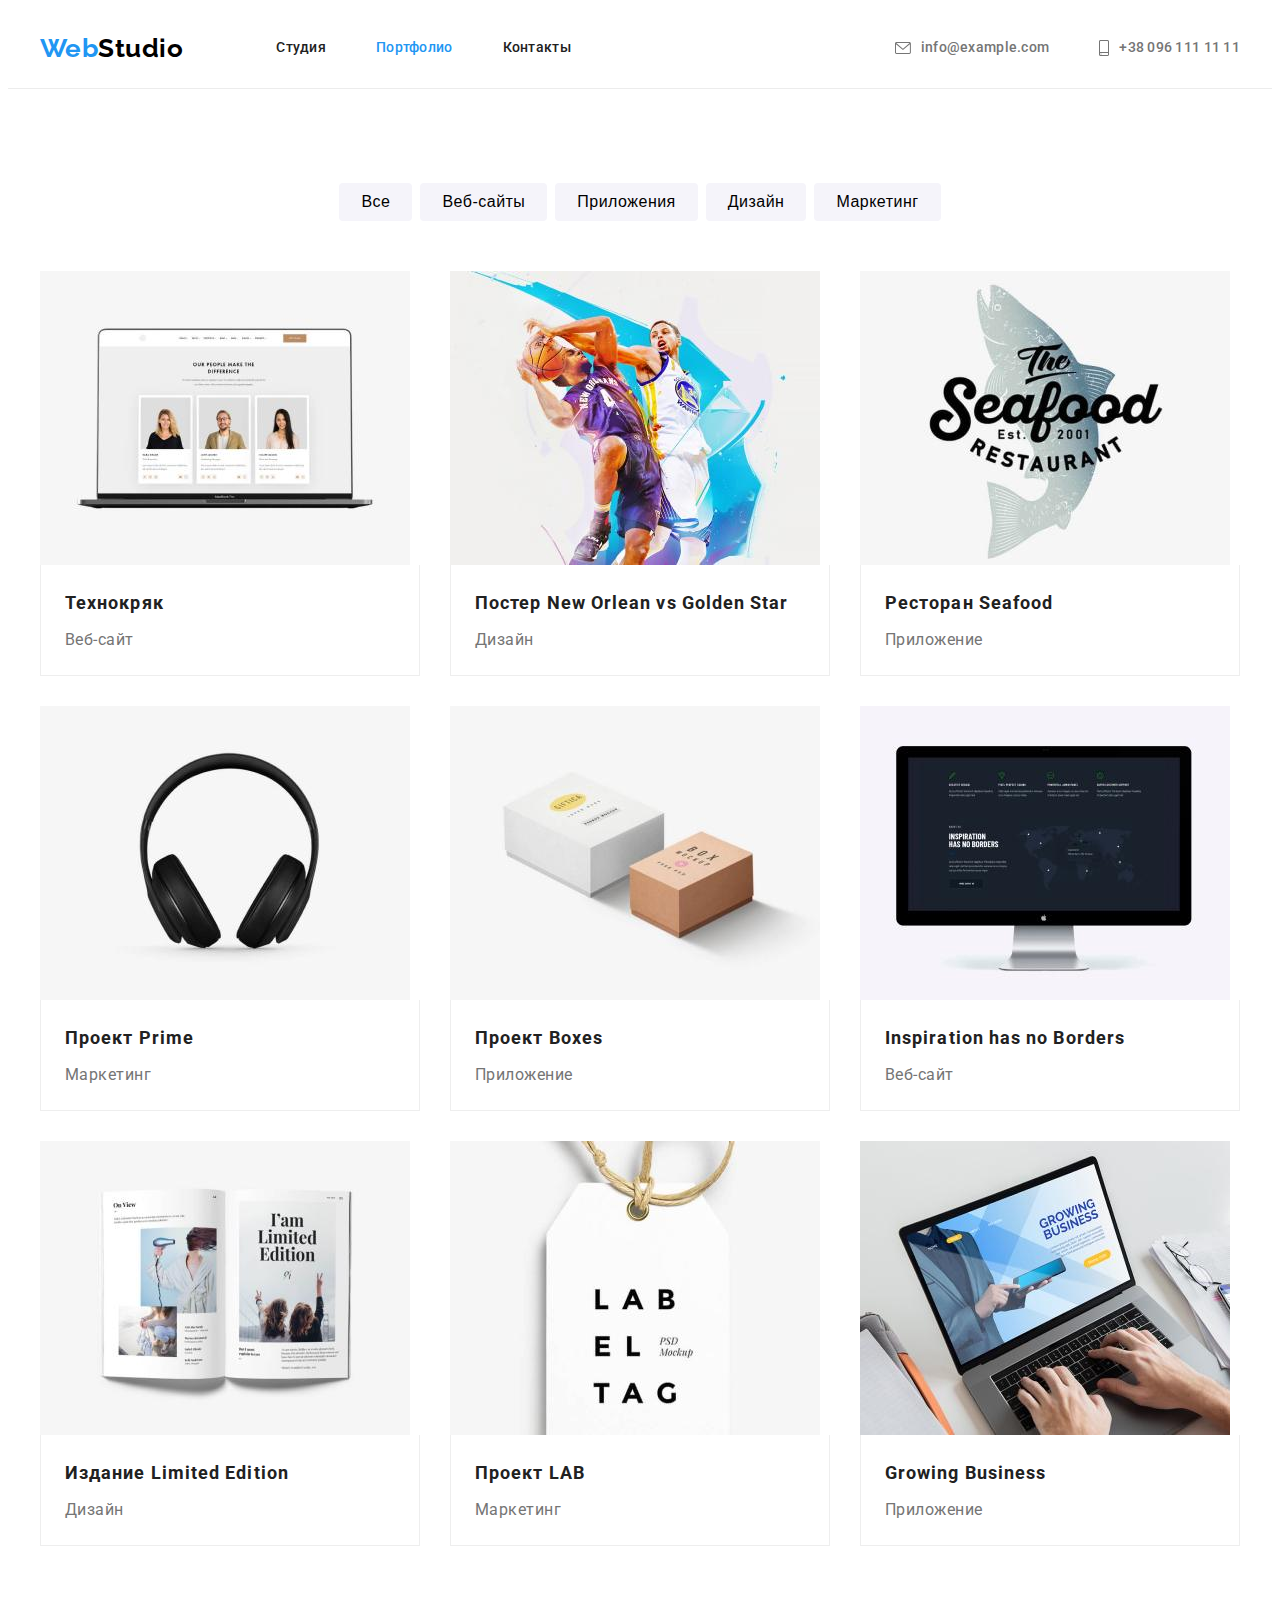
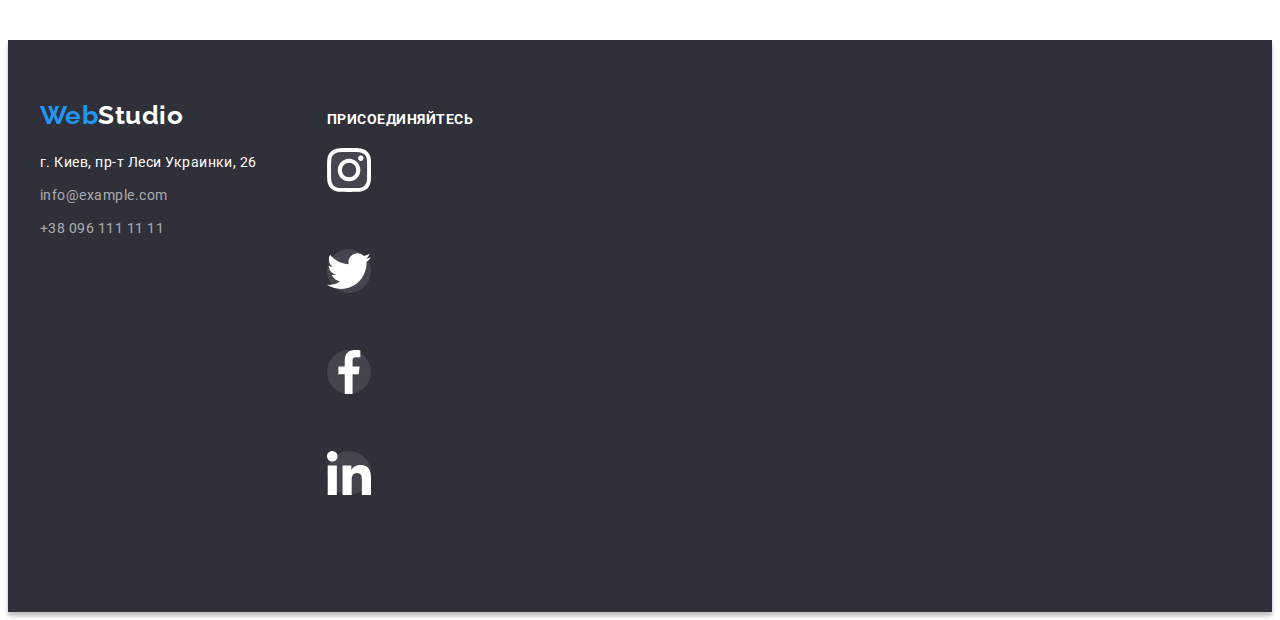
==== portfolio.html @ 48c94415 "перенес файлы с ДЗ№4" ====
<!DOCTYPE html>
<html lang="ru">
  <head>
    <meta charset="UTF-8" />
    <meta http-equiv="X-UA-Compatible" content="IE=edge" />
    <meta name="viewport" content="width=device-width, initial-scale=1.0" />
    <title>Вебстудия</title>
    <link rel="preconnect" href="https://fonts.gstatic.com" />
    <link
      href="https://fonts.googleapis.com/css2?family=Raleway:wght@700&family=Roboto:wght@400;500;700;900&display=swap"
      rel="stylesheet"
    />
    <link
      rel="stylesheet"
      href="https://cdnjs.cloudflare.com/ajax/libs/modern-normalize/1.0.0/modern-normalize.min.css"
      integrity="sha512-ISS7cAi1PEhQ8jnbJpJZMd29NlhNj4AWYyLOSp2CE/CsHxTCu+r+t0D2yoJudVrd0/8fTVPUVDzY5Tvli75u/g=="
      crossorigin="anonymous"
    />
    <link rel="stylesheet" href="./css/styles.css" />
  </head>
  <body>
    <header class="header">
      <div class="container">
        <nav class="header-nav">
          <a class="logo link" href="./index.html" lang="en">
            <span class="logo-part">Web</span>Studio
          </a>
          <ul class="header-nav-menu list">
            <li class="header-item">
              <a class="header-link link" href="./index.html">Студия</a>
            </li>
            <li class="header-item">
              <a class="header-link link active" href="./portfolio.html"
                >Портфолио</a
              >
            </li>
            <li class="header-item">
              <a class="header-link link" href="">Контакты</a>
            </li>
          </ul>
        </nav>
        <ul class="header-auth list">
          <li class="header-item">
            <a class="header-link link" href="mailto:info@example.com">
              <svg class="header-icon" width="16" height="12">
                <use href="./images/sprite.svg#envelope"></use>
              </svg>
              info@example.com</a
            >
          </li>
          <li class="header-item">
            <a class="header-link link" href="tel:+380961111111">
              <svg class="header-icon" width="10" height="16">
                <use href="./images/sprite.svg#smartphone"></use>
              </svg>
              +38 096 111 11 11
            </a>
          </li>
        </ul>
      </div>
    </header>

    <main>
      <h1 class="suptitle visually-hidden">Портфолио</h1>

      <!--SERVICES-->

      <section class="services section">
        <h2 class="suptitle visually-hidden">Проекты работ</h2>

        <div class="container">
          <ul class="projects list">
            <li class="projects-btn">
              <button class="btn" type="button">Все</button>
            </li>
            <li class="projects-btn">
              <button class="btn" type="button">Веб-сайты</button>
            </li>
            <li class="projects-btn">
              <button class="btn" type="button">Приложения</button>
            </li>
            <li class="projects-btn">
              <button class="btn" type="button">Дизайн</button>
            </li>
            <li class="projects-btn">
              <button class="btn" type="button">Маркетинг</button>
            </li>
          </ul>

          <!--CARDS-->

          <ul class="cards list">
            <li class="cards-list">
              <a class="cards-list-item link" href="">
                <img
                  class="cards-list-img"
                  src="./images/portfolio/project-1.jpg"
                  alt="Ноутбук"
                  width="370"
                  height="294"
                />
                <div class="sub-desc">
                  <h3 class="cards-list-title subtitle">Технокряк</h3>
                  <p class="cards-list-desc">Веб-сайт</p>
                </div>
              </a>
            </li>
            <li class="cards-list">
              <a class="cards-list-item link" href="">
                <img
                  class="cards-list-img"
                  src="./images/portfolio/project-2.jpg"
                  alt="Два баскетболиста"
                  width="370"
                  height="294"
                />
                <div class="sub-desc">
                  <h3 class="cards-list-title subtitle">
                    Постер <span lang="en">New Orlean vs Golden Star</span>
                  </h3>
                  <p class="cards-list-desc">Дизайн</p>
                </div>
              </a>
            </li>
            <li class="cards-list">
              <a class="cards-list-item link" href="">
                <img
                  class="cards-list-img"
                  src="./images/portfolio/project-3.jpg"
                  alt="Эмблема ресторана"
                  width="370"
                  height="294"
                />
                <div class="sub-desc">
                  <h3 class="cards-list-title subtitle">
                    Ресторан <span lang="en">Seafood</span>
                  </h3>
                  <p class="cards-list-desc">Приложение</p>
                </div>
              </a>
            </li>
            <li class="cards-list">
              <a class="cards-list-item link" href="">
                <img
                  class="cards-list-img"
                  src="./images/portfolio/project-4.jpg"
                  alt="Наушники"
                  width="370"
                  height="294"
                />
                <div class="sub-desc">
                  <h3 class="cards-list-title subtitle">
                    Проект <span lang="en">Prime</span>
                  </h3>
                  <p class="cards-list-desc">Маркетинг</p>
                </div>
              </a>
            </li>
            <li class="cards-list">
              <a class="cards-list-item link" href="">
                <img
                  class="cards-list-img"
                  src="./images/portfolio/project-5.jpg"
                  alt="Коричневая и белая коробки"
                  width="370"
                  height="294"
                />
                <div class="sub-desc">
                  <h3 class="cards-list-title subtitle">
                    Проект <span lang="en">Boxes</span>
                  </h3>
                  <p class="cards-list-desc">Приложение</p>
                </div>
              </a>
            </li>
            <li class="cards-list">
              <a class="cards-list-item link" href="">
                <img
                  class="cards-list-img"
                  src="./images/portfolio/project-6.jpg"
                  alt="Монитор компьютера"
                  width="370"
                  height="294"
                />
                <div class="sub-desc">
                  <h3 class="cards-list-title subtitle" lang="en">
                    Inspiration has no Borders
                  </h3>
                  <p class="cards-list-desc">Веб-сайт</p>
                </div>
              </a>
            </li>
            <li class="cards-list">
              <a class="cards-list-item link" href="">
                <img
                  class="cards-list-img"
                  src="./images/portfolio/project-7.jpg"
                  alt="Книга"
                  width="370"
                  height="294"
                />
                <div class="sub-desc">
                  <h3 class="cards-list-title subtitle">
                    Издание <span lang="en">Limited Edition</span>
                  </h3>
                  <p class="cards-list-desc">Дизайн</p>
                </div>
              </a>
            </li>
            <li class="cards-list">
              <a class="cards-list-item link" href="">
                <img
                  class="cards-list-img"
                  src="./images/portfolio/project-8.jpg"
                  alt="Этикетка"
                  width="370"
                  height="294"
                />
                <div class="sub-desc">
                  <h3 class="cards-list-title subtitle">
                    Проект <abbr title="label tag" lang="en">LAB</abbr>
                  </h3>
                  <p class="cards-list-desc">Маркетинг</p>
                </div>
              </a>
            </li>
            <li class="cards-list">
              <a class="cards-list-item link" href="">
                <img
                  class="cards-list-img"
                  src="./images/portfolio/project-9.jpg"
                  alt="Набирает текст на ноутбуке"
                  width="370"
                  height="294"
                />
                <div class="sub-desc">
                  <h3 class="cards-list-title subtitle" lang="en">
                    Growing Business
                  </h3>
                  <p class="cards-list-desc">Приложение</p>
                </div>
              </a>
            </li>
          </ul>
        </div>
      </section>
    </main>

    <footer class="footer">
      <div class="container">
        <div class="footer-address">
          <a class="logo bottom link" href="./index.html" lang="en">
            <span class="logo-part">Web</span>Studio
          </a>
          <address class="address">
            <ul class="address-list list">
              <li class="address-list-item">
                <a
                  class="address-list-link-gmaps link"
                  href="https://goo.gl/maps/zEipnjbdjEoZz8kJ8"
                  target="_blank"
                  rel="noopener noreferrer"
                  >г. Киев, пр-т Леси Украинки, 26</a
                >
              </li>
              <li class="address-list-item">
                <a class="address-list-link link" href="mailto:info@example.com"
                  >info@example.com</a
                >
              </li>
              <li class="address-list-item">
                <a class="address-list-link link" href="tel:+380961111111"
                  >+38 096 111 11 11</a
                >
              </li>
            </ul>
          </address>
        </div>
        <div class="footer-join-links">
          <h3 class="footer-links-title subtitle">Присоединяйтесь</h3>
          <ul class="team-list-icon list">
            <li class="icon-app">
              <a class="icon-app-messenger link" href="">
                <svg class="icon-messenger">
                  <use href="./images/sprite.svg#instagram"></use>
                </svg>
              </a>
            </li>
            <li class="icon-app">
              <a class="icon-app-messenger link" href="">
                <svg class="icon-messenger">
                  <use href="./images/sprite.svg#twitter"></use>
                </svg>
              </a>
            </li>
            <li class="icon-app">
              <a class="icon-app-messenger link" href="">
                <svg class="icon-messenger">
                  <use href="./images/sprite.svg#facebook"></use>
                </svg>
              </a>
            </li>
            <li class="icon-app">
              <a class="icon-app-messenger link" href="">
                <svg class="icon-messenger">
                  <use href="./images/sprite.svg#linkedin"></use>
                </svg>
              </a>
            </li>
          </ul>
        </div>
      </div>
    </footer>
  </body>
</html>
---- css/styles.css ----
:root {
  --primaryFont: 'Roboto', sans-serif;
  --secondaryFont: 'Raleway', sans-serif;

  --activeLinkColor: #2196f3;
  --primaryTextColor: #757575;
  --secondaryTextColor: #212121;
  --whiteTextColor: #ffffff;
}

body {
  font-family: var(--primaryFont);
  letter-spacing: 0.03em;
  color: var(--primaryTextColor);
  background-color: var(--whiteTextColor);
}

h1,
h2,
h3,
ul,
p {
  padding: 0;
  margin: 0;
}

img {
  display: block;
  max-width: 100%;
}

/* +++++++ COMPONENTS +++++++ */

.container {
  width: 1200px;
  margin: 0 auto;
  padding: 0 15px;
}

.section {
  padding-top: 94px;
  padding-bottom: 94px;
}

.list {
  list-style: none;
}

.link {
  text-decoration: none;
}

.link.active,
.header-link.link:hover,
.header-link.link:focus {
  color: var(--activeLinkColor);
}

.btn:hover,
.btn:focus {
  color: var(--whiteTextColor);
  background-color: var(--activeLinkColor);
  box-shadow: 0px 3px 1px rgba(0, 0, 0, 0.1), 0px 1px 2px rgba(0, 0, 0, 0.08),
    0px 2px 2px rgba(0, 0, 0, 0.12);
  border-radius: 4px;
}

.suptitle {
  color: var(--secondaryTextColor);
  font-weight: 700;
  font-size: 36px;
  line-height: 1.17;
  text-align: center;
  margin-bottom: 50px;
}

.subtitle {
  color: var(--secondaryTextColor);
  font-weight: 700;
}

.visually-hidden {
  position: absolute;
  width: 1px;
  height: 1px;
  margin: -1px;
  border: 0;
  padding: 0;

  white-space: nowrap;
  clip-path: inset(100%);
  clip: rect(0 0 0 0);
  overflow: hidden;
}

/* +++++++ COMPONENTS END +++++++ */

/* +++++++ HEADER +++++++ */

.header {
  border-bottom: 1px solid #ececec;
}

.header-nav,
.header-nav-menu,
.header-auth,
.header .container {
  display: flex;
  align-items: center;
}

.header-nav .logo {
  margin-right: 93px;
}

.header-item .header-link {
  display: block;
  padding-top: 32px;
  padding-bottom: 32px;
}

.header-nav .header-item:not(:last-child) {
  margin-right: 50px;
}

.header-auth {
  margin-left: auto;
}

.header-auth .header-item:not(:first-child) {
  margin-left: 50px;
}

.logo {
  font-family: var(--secondaryFont);
  font-weight: 700;
  font-size: 26px;
  line-height: 1.19;
  color: #000000;
}

.logo-part {
  color: var(--activeLinkColor);
}

.header-link {
  font-weight: 500;
  font-size: 14px;
  line-height: 1.14;
  letter-spacing: 0.02em;
  color: var(--secondaryTextColor);
}

.header-auth .header-link {
  color: var(--primaryTextColor);
  display: inline-flex;
  align-items: center;
}

.header-item {
  font-size: 14px;
  line-height: 1.14;
}

.header-icon {
  margin-right: 10px;
  fill: currentColor;
}

.header-link:hover .header-icon,
.header-link:focus .header-icon {
  color: var(--activeLinkColor);
}
/* +++++++ HEADER END +++++++ */

/* +++++++ HERO +++++++ */

.hero {
  background-color: #2f303a;
}

.hero .container {
  padding: 200px 252px;
  text-align: center;
}

.hero-title {
  color: var(--whiteTextColor);
  font-weight: 900;
  font-size: 44px;
  line-height: 1.36;
  text-align: center;
  letter-spacing: 0.06em;
  text-transform: uppercase;
  margin-bottom: 30px;
}

.hero-btn {
  font-weight: 700;
  font-size: 16px;
  line-height: 1.87;
  letter-spacing: 0.06em;
  cursor: pointer;
  color: var(--whiteTextColor);
  background-color: var(--activeLinkColor);
  box-shadow: 0px 4px 4px rgba(0, 0, 0, 0.15);
  border-radius: 4px;
  border-style: none;
  padding: 10px 32px;
}

.hero-btn:hover,
.hero-btn:focus {
  background-color: #188ce8;
}

.overlay {
  max-width: 1600px;
  height: 600px;
  margin-left: auto;
  margin-right: auto;
  background-image: linear-gradient(
      to bottom,
      rgba(47, 48, 58, 0.4),
      rgba(47, 48, 58, 0.4)
    ),
    url(../images/hero-bg-main.jpg);
  background-repeat: no-repeat;
  background-position: center;
  background-size: cover;
}

/* +++++++ HERO END +++++++ */

/* +++++++ FEATURES +++++++ */

.features.section {
  padding-bottom: 47px;
}

.features-item-title {
  font-size: 14px;
  line-height: 1.14;
  text-transform: uppercase;
  margin-bottom: 10px;
}

.features-item-desc {
  font-weight: 400;
  font-size: 14px;
  line-height: 1.71;
}

.features-list {
  display: flex;
  margin-left: -30px;
  margin-top: -30px;
}

.features-item {
  flex-basis: calc(100% / 4 - 30px);
  margin-left: 30px;
  margin-top: 30px;
}

.features-item-icon {
  display: flex;
  align-items: center;
  justify-content: center;
  height: 120px;
  background-color: #f5f4fa;
  border-radius: 4px;
  margin-bottom: 30px;
}

/* +++++++ FEATURES END +++++++ */

/* +++++++ TEAM PRODUCTION +++++++ */

.about.section {
  padding-top: 47px;
}

.about-list {
  display: flex;
  flex-wrap: wrap;
  margin-left: -30px;
  margin-top: -30px;
}

.about-list-item {
  flex-basis: calc(100% / 3 - 30px);
  margin-left: 30px;
  margin-top: 30px;
}

/* +++++++ TEAM PRODUCTION END +++++++ */

/* +++++++ TEAM +++++++ */

.team {
  background-color: #f5f4fa;
}

.team-list {
  display: flex;
  margin-left: -30px;
}

.team-list-item {
  flex-basis: calc(100% / 4 - 30px);
  margin-left: 30px;
  background-color: #ffffff;
  box-shadow: 0px 1px 3px rgba(0, 0, 0, 0.12), 0px 1px 1px rgba(0, 0, 0, 0.14),
    0px 2px 1px rgba(0, 0, 0, 0.2);
  border-radius: 0px 0px 4px 4px;
}

.team-list-title {
  font-weight: 500;
  color: var(--secondaryTextColor);
  font-size: 16px;
  line-height: 1.19;
  text-align: center;
  margin-bottom: 10px;
}

.team-list-desc {
  font-weight: 400;
  font-size: 16px;
  line-height: 1.19;
  text-align: center;
  color: var(--primaryTextColor);
  margin-bottom: 16px;
}

.team-list-heading {
  padding: 30px 32px;
}

.icon-list-messenger {
  display: flex;
}

.icon-app:not(:last-child) {
  margin-right: 10px;
}

.icon-app-messenger {
  display: inline-flex;
  width: 44px;
  height: 44px;
  border-radius: 50%;
  color: #afb1b8;
  justify-content: center;
  align-items: center;
}

.team-list-heading .icon-app-messenger:hover,
.team-list-heading .icon-app-messenger:focus {
  background-color: var(--activeLinkColor);
  color: var(--whiteTextColor);
}

.icon-app .icon-messenger {
  fill: currentColor;
}

/* +++++++ TEAM END +++++++ */

/* +++++++ CLIENTS +++++++ */

.clients-list {
  display: flex;
  align-items: center;
  margin-left: -30px;
}

.clients-list-item {
  display: flex;
  margin-left: 30px;
  flex-basis: calc(100% / 6 - 30px);
  align-items: center;
  justify-content: center;
}

.clients-list-link {
  display: inline-flex;
  width: 100%;
  height: 90px;
  align-items: center;
  justify-content: center;
  color: #afb1b8;
  border: 1px solid #afb1b8;
  border-radius: 4px;
}

.clients-list-link:hover,
.clients-list-link:focus {
  border-color: var(--activeLinkColor);
  color: var(--activeLinkColor);
}

.icon-client {
  fill: currentColor;
}

/* +++++++ CLIENTS END +++++++ */

/* +++++++ SERVICES +++++++ */

.projects {
  display: flex;
  justify-content: center;
  margin-bottom: 50px;
}

.projects-btn:not(:last-child) {
  margin-right: 8px;
}

.btn {
  font-weight: 500;
  font-size: 16px;
  line-height: 1.63;
  text-align: center;
  letter-spacing: 0.03em;
  cursor: pointer;
  background-color: #f5f4fa;
  border-radius: 4px;
  padding: 6px 22px;
  border-style: none;
}

.cards {
  display: flex;
  flex-wrap: wrap;
  margin-left: -30px;
  margin-top: -30px;
}

.cards-list {
  flex-basis: calc(100% / 3 - 30px);
  margin-left: 30px;
  margin-top: 30px;
}

.cards-list-item:hover,
.cards-list-item:focus {
  box-shadow: 0px 1px 1px rgba(0, 0, 0, 0.12), 0px 4px 4px rgba(0, 0, 0, 0.06),
    1px 4px 6px rgba(0, 0, 0, 0.16);
}

.cards-list-title {
  font-size: 18px;
  line-height: 2;
  letter-spacing: 0.06em;
  margin-bottom: 4px;
}

.cards-list-desc {
  font-weight: 400;
  font-size: 16px;
  line-height: 1.87;
  color: var(--primaryTextColor);
}

.sub-desc {
  padding: 20px 24px;
  border-bottom: 1px solid #eeeeee;
  border-left: 1px solid #eeeeee;
  border-right: 1px solid #eeeeee;
}

abbr[title='label tag'] {
  text-decoration: none;
}

/* +++++++ SERVICES END +++++++ */

/* +++++++ FOOTER +++++++ */

.logo.bottom {
  display: inline-block;
  color: var(--whiteTextColor);
  margin-bottom: 20px;
}

.footer {
  background-color: #2f303a;
  box-shadow: 0px 4px 4px rgba(0, 0, 0, 0.25);
}

.footer .container {
  padding-top: 60px;
  padding-bottom: 60px;
}

.address {
  font-style: normal;
}

.address-list {
  font-weight: 400;
  font-size: 14px;
  line-height: 1.71;
}

.address-list-link-gmaps {
  color: var(--whiteTextColor);
}

.address-list-item:not(:last-child) {
  margin-bottom: 9px;
}

.address-list-link {
  display: inline-block;
  color: rgba(255, 255, 255, 0.6);
}

.footer .container {
  display: flex;
  align-items: baseline;
}

.footer-address {
  margin-right: 70px;
}

.footer-links-title {
  font-size: 14px;
  line-height: 1.14;
  text-transform: uppercase;
  margin-bottom: 20px;
  color: var(--whiteTextColor);
}

.footer-join-links .icon-app-messenger {
  background-color: rgba(255, 255, 255, 0.1);
  color: #ffffff;
}

.footer-join-links .icon-app-messenger:hover,
.footer-join-links .icon-app-messenger:focus {
  background-color: var(--activeLinkColor);
}
/* +++++++ FOOTER END +++++++ */
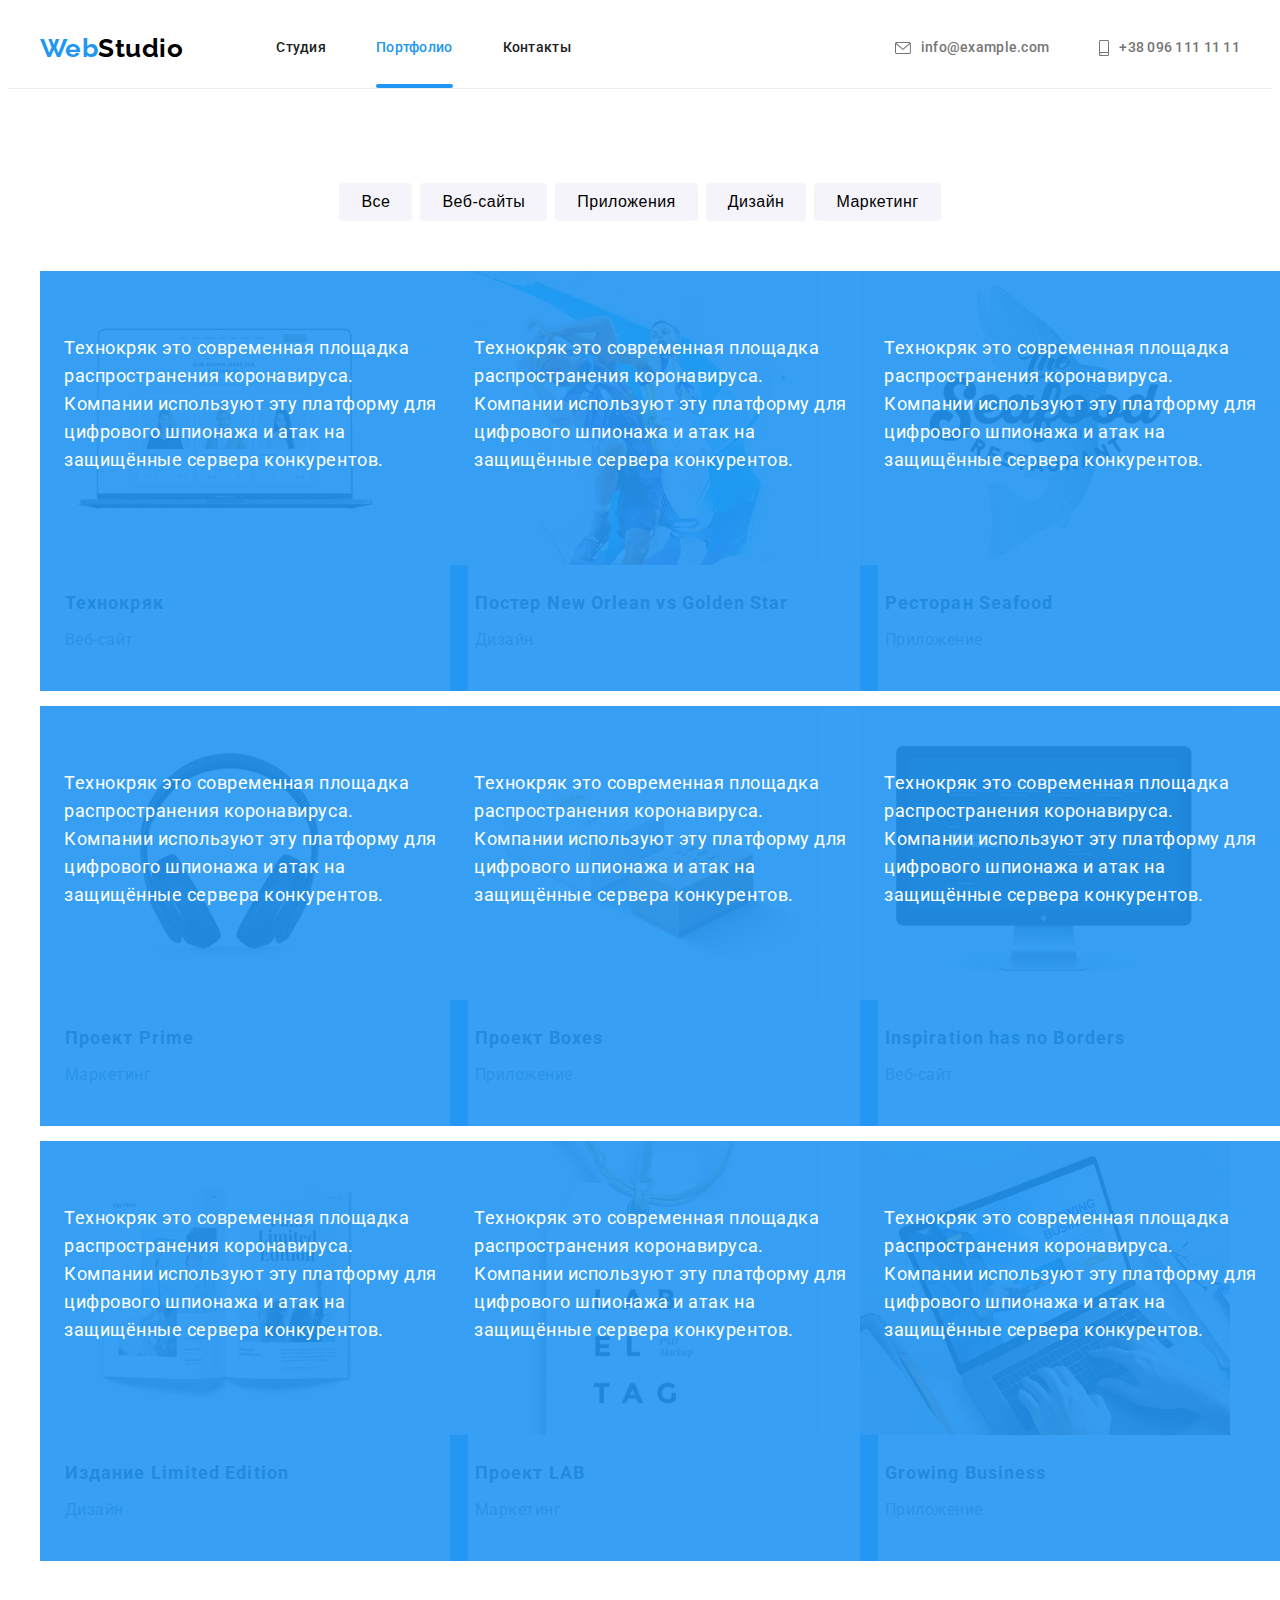
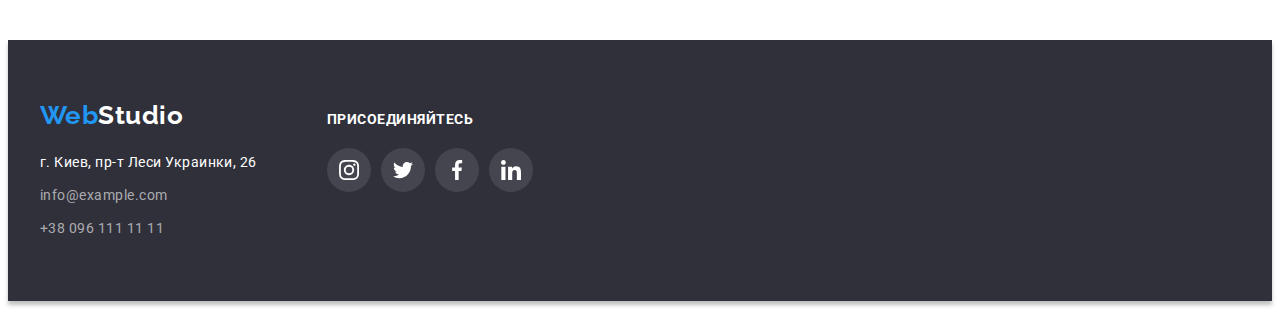
==== commit aabf1af1: "добавил overlay на карточки" ====
--- a/portfolio.html
+++ b/portfolio.html
@@ -92,13 +92,20 @@
           <ul class="cards list">
             <li class="cards-list">
               <a class="cards-list-item link" href="">
-                <img
-                  class="cards-list-img"
-                  src="./images/portfolio/project-1.jpg"
-                  alt="Ноутбук"
-                  width="370"
-                  height="294"
-                />
+                <div class="cards-list-thumb">
+                  <img
+                    class="cards-list-img"
+                    src="./images/portfolio/project-1.jpg"
+                    alt="Ноутбук"
+                    width="370"
+                    height="294"
+                  />
+                  <p class="cards-list-overlay">
+                    Технокряк это современная площадка распространения
+                    коронавируса. Компании используют эту платформу для
+                    цифрового шпионажа и атак на защищённые сервера конкурентов.
+                  </p>
+                </div>
                 <div class="sub-desc">
                   <h3 class="cards-list-title subtitle">Технокряк</h3>
                   <p class="cards-list-desc">Веб-сайт</p>
@@ -107,13 +114,20 @@
             </li>
             <li class="cards-list">
               <a class="cards-list-item link" href="">
-                <img
-                  class="cards-list-img"
-                  src="./images/portfolio/project-2.jpg"
-                  alt="Два баскетболиста"
-                  width="370"
-                  height="294"
-                />
+                <div class="cards-list-thumb">
+                  <img
+                    class="cards-list-img"
+                    src="./images/portfolio/project-2.jpg"
+                    alt="Два баскетболиста"
+                    width="370"
+                    height="294"
+                  />
+                  <p class="cards-list-overlay">
+                    Технокряк это современная площадка распространения
+                    коронавируса. Компании используют эту платформу для
+                    цифрового шпионажа и атак на защищённые сервера конкурентов.
+                  </p>
+                </div>
                 <div class="sub-desc">
                   <h3 class="cards-list-title subtitle">
                     Постер <span lang="en">New Orlean vs Golden Star</span>
@@ -124,13 +138,20 @@
             </li>
             <li class="cards-list">
               <a class="cards-list-item link" href="">
-                <img
-                  class="cards-list-img"
-                  src="./images/portfolio/project-3.jpg"
-                  alt="Эмблема ресторана"
-                  width="370"
-                  height="294"
-                />
+                <div class="cards-list-thumb">
+                  <img
+                    class="cards-list-img"
+                    src="./images/portfolio/project-3.jpg"
+                    alt="Эмблема ресторана"
+                    width="370"
+                    height="294"
+                  />
+                  <p class="cards-list-overlay">
+                    Технокряк это современная площадка распространения
+                    коронавируса. Компании используют эту платформу для
+                    цифрового шпионажа и атак на защищённые сервера конкурентов.
+                  </p>
+                </div>
                 <div class="sub-desc">
                   <h3 class="cards-list-title subtitle">
                     Ресторан <span lang="en">Seafood</span>
@@ -141,13 +162,20 @@
             </li>
             <li class="cards-list">
               <a class="cards-list-item link" href="">
-                <img
-                  class="cards-list-img"
-                  src="./images/portfolio/project-4.jpg"
-                  alt="Наушники"
-                  width="370"
-                  height="294"
-                />
+                <div class="cards-list-thumb">
+                  <img
+                    class="cards-list-img"
+                    src="./images/portfolio/project-4.jpg"
+                    alt="Наушники"
+                    width="370"
+                    height="294"
+                  />
+                  <p class="cards-list-overlay">
+                    Технокряк это современная площадка распространения
+                    коронавируса. Компании используют эту платформу для
+                    цифрового шпионажа и атак на защищённые сервера конкурентов.
+                  </p>
+                </div>
                 <div class="sub-desc">
                   <h3 class="cards-list-title subtitle">
                     Проект <span lang="en">Prime</span>
@@ -158,13 +186,20 @@
             </li>
             <li class="cards-list">
               <a class="cards-list-item link" href="">
-                <img
-                  class="cards-list-img"
-                  src="./images/portfolio/project-5.jpg"
-                  alt="Коричневая и белая коробки"
-                  width="370"
-                  height="294"
-                />
+                <div class="cards-list-thumb">
+                  <img
+                    class="cards-list-img"
+                    src="./images/portfolio/project-5.jpg"
+                    alt="Коричневая и белая коробки"
+                    width="370"
+                    height="294"
+                  />
+                  <p class="cards-list-overlay">
+                    Технокряк это современная площадка распространения
+                    коронавируса. Компании используют эту платформу для
+                    цифрового шпионажа и атак на защищённые сервера конкурентов.
+                  </p>
+                </div>
                 <div class="sub-desc">
                   <h3 class="cards-list-title subtitle">
                     Проект <span lang="en">Boxes</span>
@@ -175,13 +210,20 @@
             </li>
             <li class="cards-list">
               <a class="cards-list-item link" href="">
-                <img
-                  class="cards-list-img"
-                  src="./images/portfolio/project-6.jpg"
-                  alt="Монитор компьютера"
-                  width="370"
-                  height="294"
-                />
+                <div class="cards-list-thumb">
+                  <img
+                    class="cards-list-img"
+                    src="./images/portfolio/project-6.jpg"
+                    alt="Монитор компьютера"
+                    width="370"
+                    height="294"
+                  />
+                  <p class="cards-list-overlay">
+                    Технокряк это современная площадка распространения
+                    коронавируса. Компании используют эту платформу для
+                    цифрового шпионажа и атак на защищённые сервера конкурентов.
+                  </p>
+                </div>
                 <div class="sub-desc">
                   <h3 class="cards-list-title subtitle" lang="en">
                     Inspiration has no Borders
@@ -192,13 +234,20 @@
             </li>
             <li class="cards-list">
               <a class="cards-list-item link" href="">
-                <img
-                  class="cards-list-img"
-                  src="./images/portfolio/project-7.jpg"
-                  alt="Книга"
-                  width="370"
-                  height="294"
-                />
+                <div class="cards-list-thumb">
+                  <img
+                    class="cards-list-img"
+                    src="./images/portfolio/project-7.jpg"
+                    alt="Книга"
+                    width="370"
+                    height="294"
+                  />
+                  <p class="cards-list-overlay">
+                    Технокряк это современная площадка распространения
+                    коронавируса. Компании используют эту платформу для
+                    цифрового шпионажа и атак на защищённые сервера конкурентов.
+                  </p>
+                </div>
                 <div class="sub-desc">
                   <h3 class="cards-list-title subtitle">
                     Издание <span lang="en">Limited Edition</span>
@@ -209,13 +258,20 @@
             </li>
             <li class="cards-list">
               <a class="cards-list-item link" href="">
-                <img
-                  class="cards-list-img"
-                  src="./images/portfolio/project-8.jpg"
-                  alt="Этикетка"
-                  width="370"
-                  height="294"
-                />
+                <div class="cards-list-thumb">
+                  <img
+                    class="cards-list-img"
+                    src="./images/portfolio/project-8.jpg"
+                    alt="Этикетка"
+                    width="370"
+                    height="294"
+                  />
+                  <p class="cards-list-overlay">
+                    Технокряк это современная площадка распространения
+                    коронавируса. Компании используют эту платформу для
+                    цифрового шпионажа и атак на защищённые сервера конкурентов.
+                  </p>
+                </div>
                 <div class="sub-desc">
                   <h3 class="cards-list-title subtitle">
                     Проект <abbr title="label tag" lang="en">LAB</abbr>
@@ -226,13 +282,20 @@
             </li>
             <li class="cards-list">
               <a class="cards-list-item link" href="">
-                <img
-                  class="cards-list-img"
-                  src="./images/portfolio/project-9.jpg"
-                  alt="Набирает текст на ноутбуке"
-                  width="370"
-                  height="294"
-                />
+                <div class="cards-list-thumb">
+                  <img
+                    class="cards-list-img"
+                    src="./images/portfolio/project-9.jpg"
+                    alt="Набирает текст на ноутбуке"
+                    width="370"
+                    height="294"
+                  />
+                  <p class="cards-list-overlay">
+                    Технокряк это современная площадка распространения
+                    коронавируса. Компании используют эту платформу для
+                    цифрового шпионажа и атак на защищённые сервера конкурентов.
+                  </p>
+                </div>
                 <div class="sub-desc">
                   <h3 class="cards-list-title subtitle" lang="en">
                     Growing Business
@@ -277,32 +340,32 @@
           </address>
         </div>
         <div class="footer-join-links">
-          <h3 class="footer-links-title subtitle">Присоединяйтесь</h3>
-          <ul class="team-list-icon list">
+          <p class="footer-links-title subtitle">Присоединяйтесь</p>
+          <ul class="icon-list-messenger list">
             <li class="icon-app">
               <a class="icon-app-messenger link" href="">
-                <svg class="icon-messenger">
+                <svg class="icon-messenger" width="20" height="20">
                   <use href="./images/sprite.svg#instagram"></use>
                 </svg>
               </a>
             </li>
             <li class="icon-app">
               <a class="icon-app-messenger link" href="">
-                <svg class="icon-messenger">
+                <svg class="icon-messenger" width="20" height="20">
                   <use href="./images/sprite.svg#twitter"></use>
                 </svg>
               </a>
             </li>
             <li class="icon-app">
               <a class="icon-app-messenger link" href="">
-                <svg class="icon-messenger">
+                <svg class="icon-messenger" width="20" height="20">
                   <use href="./images/sprite.svg#facebook"></use>
                 </svg>
               </a>
             </li>
             <li class="icon-app">
               <a class="icon-app-messenger link" href="">
-                <svg class="icon-messenger">
+                <svg class="icon-messenger" width="20" height="20">
                   <use href="./images/sprite.svg#linkedin"></use>
                 </svg>
               </a>
@@ -311,5 +374,7 @@
         </div>
       </div>
     </footer>
+
+    <script src="./js/modal.js"></script>
   </body>
 </html>
--- a/css/styles.css
+++ b/css/styles.css
@@ -59,6 +59,7 @@
 .btn:hover,
 .btn:focus {
   color: var(--whiteTextColor);
+
   background-color: var(--activeLinkColor);
   box-shadow: 0px 3px 1px rgba(0, 0, 0, 0.1), 0px 1px 2px rgba(0, 0, 0, 0.08),
     0px 2px 2px rgba(0, 0, 0, 0.12);
@@ -66,17 +67,18 @@
 }
 
 .suptitle {
-  color: var(--secondaryTextColor);
+  margin-bottom: 50px;
+
   font-weight: 700;
   font-size: 36px;
   line-height: 1.17;
   text-align: center;
-  margin-bottom: 50px;
+  color: var(--secondaryTextColor);
 }
 
 .subtitle {
+  font-weight: 700;
   color: var(--secondaryTextColor);
-  font-weight: 700;
 }
 
 .visually-hidden {
@@ -114,6 +116,8 @@
 }
 
 .header-item .header-link {
+  position: relative;
+
   display: block;
   padding-top: 32px;
   padding-bottom: 32px;
@@ -151,10 +155,25 @@
   color: var(--secondaryTextColor);
 }
 
+.link.active::after {
+  content: '';
+
+  position: absolute;
+
+  display: block;
+  width: 100%;
+  height: 4px;
+  bottom: 0;
+
+  background: #2196f3;
+  border-radius: 2px;
+}
+
 .header-auth .header-link {
-  color: var(--primaryTextColor);
   display: inline-flex;
   align-items: center;
+
+  color: var(--primaryTextColor);
 }
 
 .header-item {
@@ -164,6 +183,7 @@
 
 .header-icon {
   margin-right: 10px;
+
   fill: currentColor;
 }
 
@@ -181,32 +201,37 @@
 
 .hero .container {
   padding: 200px 252px;
+
   text-align: center;
 }
 
 .hero-title {
-  color: var(--whiteTextColor);
+  margin-bottom: 30px;
+
   font-weight: 900;
   font-size: 44px;
   line-height: 1.36;
   text-align: center;
   letter-spacing: 0.06em;
   text-transform: uppercase;
-  margin-bottom: 30px;
+  color: var(--whiteTextColor);
 }
 
 .hero-btn {
+  padding: 10px 32px;
+
   font-weight: 700;
   font-size: 16px;
   line-height: 1.87;
   letter-spacing: 0.06em;
-  cursor: pointer;
-  color: var(--whiteTextColor);
+  color: var(--whiteTextColor);
+
   background-color: var(--activeLinkColor);
   box-shadow: 0px 4px 4px rgba(0, 0, 0, 0.15);
   border-radius: 4px;
   border-style: none;
-  padding: 10px 32px;
+
+  cursor: pointer;
 }
 
 .hero-btn:hover,
@@ -219,6 +244,7 @@
   height: 600px;
   margin-left: auto;
   margin-right: auto;
+
   background-image: linear-gradient(
       to bottom,
       rgba(47, 48, 58, 0.4),
@@ -239,10 +265,11 @@
 }
 
 .features-item-title {
+  margin-bottom: 10px;
+
   font-size: 14px;
   line-height: 1.14;
   text-transform: uppercase;
-  margin-bottom: 10px;
 }
 
 .features-item-desc {
@@ -268,9 +295,10 @@
   align-items: center;
   justify-content: center;
   height: 120px;
+  margin-bottom: 30px;
+
   background-color: #f5f4fa;
   border-radius: 4px;
-  margin-bottom: 30px;
 }
 
 /* +++++++ FEATURES END +++++++ */
@@ -289,11 +317,30 @@
 }
 
 .about-list-item {
+  position: relative;
+
   flex-basis: calc(100% / 3 - 30px);
   margin-left: 30px;
   margin-top: 30px;
 }
 
+.about-list-desc {
+  position: absolute;
+  bottom: 0;
+
+  width: 100%;
+  padding-top: 27px;
+  padding-bottom: 27px;
+  text-align: center;
+
+  font-size: 14px;
+  line-height: 1.14;
+  text-transform: uppercase;
+
+  color: var(--whiteTextColor);
+  background-color: rgba(47, 48, 58, 0.8);
+}
+
 /* +++++++ TEAM PRODUCTION END +++++++ */
 
 /* +++++++ TEAM +++++++ */
@@ -310,6 +357,7 @@
 .team-list-item {
   flex-basis: calc(100% / 4 - 30px);
   margin-left: 30px;
+
   background-color: #ffffff;
   box-shadow: 0px 1px 3px rgba(0, 0, 0, 0.12), 0px 1px 1px rgba(0, 0, 0, 0.14),
     0px 2px 1px rgba(0, 0, 0, 0.2);
@@ -317,21 +365,23 @@
 }
 
 .team-list-title {
+  margin-bottom: 10px;
+
   font-weight: 500;
-  color: var(--secondaryTextColor);
   font-size: 16px;
   line-height: 1.19;
   text-align: center;
-  margin-bottom: 10px;
+  color: var(--secondaryTextColor);
 }
 
 .team-list-desc {
+  margin-bottom: 16px;
+
   font-weight: 400;
   font-size: 16px;
   line-height: 1.19;
   text-align: center;
   color: var(--primaryTextColor);
-  margin-bottom: 16px;
 }
 
 .team-list-heading {
@@ -348,12 +398,14 @@
 
 .icon-app-messenger {
   display: inline-flex;
+  justify-content: center;
+  align-items: center;
   width: 44px;
   height: 44px;
+
+  color: #afb1b8;
+
   border-radius: 50%;
-  color: #afb1b8;
-  justify-content: center;
-  align-items: center;
 }
 
 .team-list-heading .icon-app-messenger:hover,
@@ -386,19 +438,22 @@
 
 .clients-list-link {
   display: inline-flex;
+  align-items: center;
+  justify-content: center;
   width: 100%;
   height: 90px;
-  align-items: center;
-  justify-content: center;
+
   color: #afb1b8;
+
   border: 1px solid #afb1b8;
   border-radius: 4px;
 }
 
 .clients-list-link:hover,
 .clients-list-link:focus {
+  color: var(--activeLinkColor);
+
   border-color: var(--activeLinkColor);
-  color: var(--activeLinkColor);
 }
 
 .icon-client {
@@ -420,16 +475,19 @@
 }
 
 .btn {
+  padding: 6px 22px;
+
   font-weight: 500;
   font-size: 16px;
   line-height: 1.63;
   text-align: center;
   letter-spacing: 0.03em;
-  cursor: pointer;
+
   background-color: #f5f4fa;
   border-radius: 4px;
-  padding: 6px 22px;
   border-style: none;
+
+  cursor: pointer;
 }
 
 .cards {
@@ -452,10 +510,11 @@
 }
 
 .cards-list-title {
+  margin-bottom: 4px;
+
   font-size: 18px;
   line-height: 2;
   letter-spacing: 0.06em;
-  margin-bottom: 4px;
 }
 
 .cards-list-desc {
@@ -467,6 +526,7 @@
 
 .sub-desc {
   padding: 20px 24px;
+
   border-bottom: 1px solid #eeeeee;
   border-left: 1px solid #eeeeee;
   border-right: 1px solid #eeeeee;
@@ -476,14 +536,36 @@
   text-decoration: none;
 }
 
+.cards-list-thumb {
+  position: relative;
+}
+
+.cards-list-overlay {
+  position: absolute;
+  top: 0;
+
+  width: 100%;
+  height: 100%;
+  padding: 63px 24px;
+
+  font-weight: 400;
+  font-size: 18px;
+  line-height: 1.56;
+  letter-spacing: 0.03em;
+
+  color: var(--whiteTextColor);
+  background-color: rgba(33, 150, 243, 0.9);
+}
+
 /* +++++++ SERVICES END +++++++ */
 
 /* +++++++ FOOTER +++++++ */
 
 .logo.bottom {
   display: inline-block;
-  color: var(--whiteTextColor);
   margin-bottom: 20px;
+
+  color: var(--whiteTextColor);
 }
 
 .footer {
@@ -516,6 +598,7 @@
 
 .address-list-link {
   display: inline-block;
+
   color: rgba(255, 255, 255, 0.6);
 }
 
@@ -537,8 +620,9 @@
 }
 
 .footer-join-links .icon-app-messenger {
+  color: #ffffff;
+
   background-color: rgba(255, 255, 255, 0.1);
-  color: #ffffff;
 }
 
 .footer-join-links .icon-app-messenger:hover,
